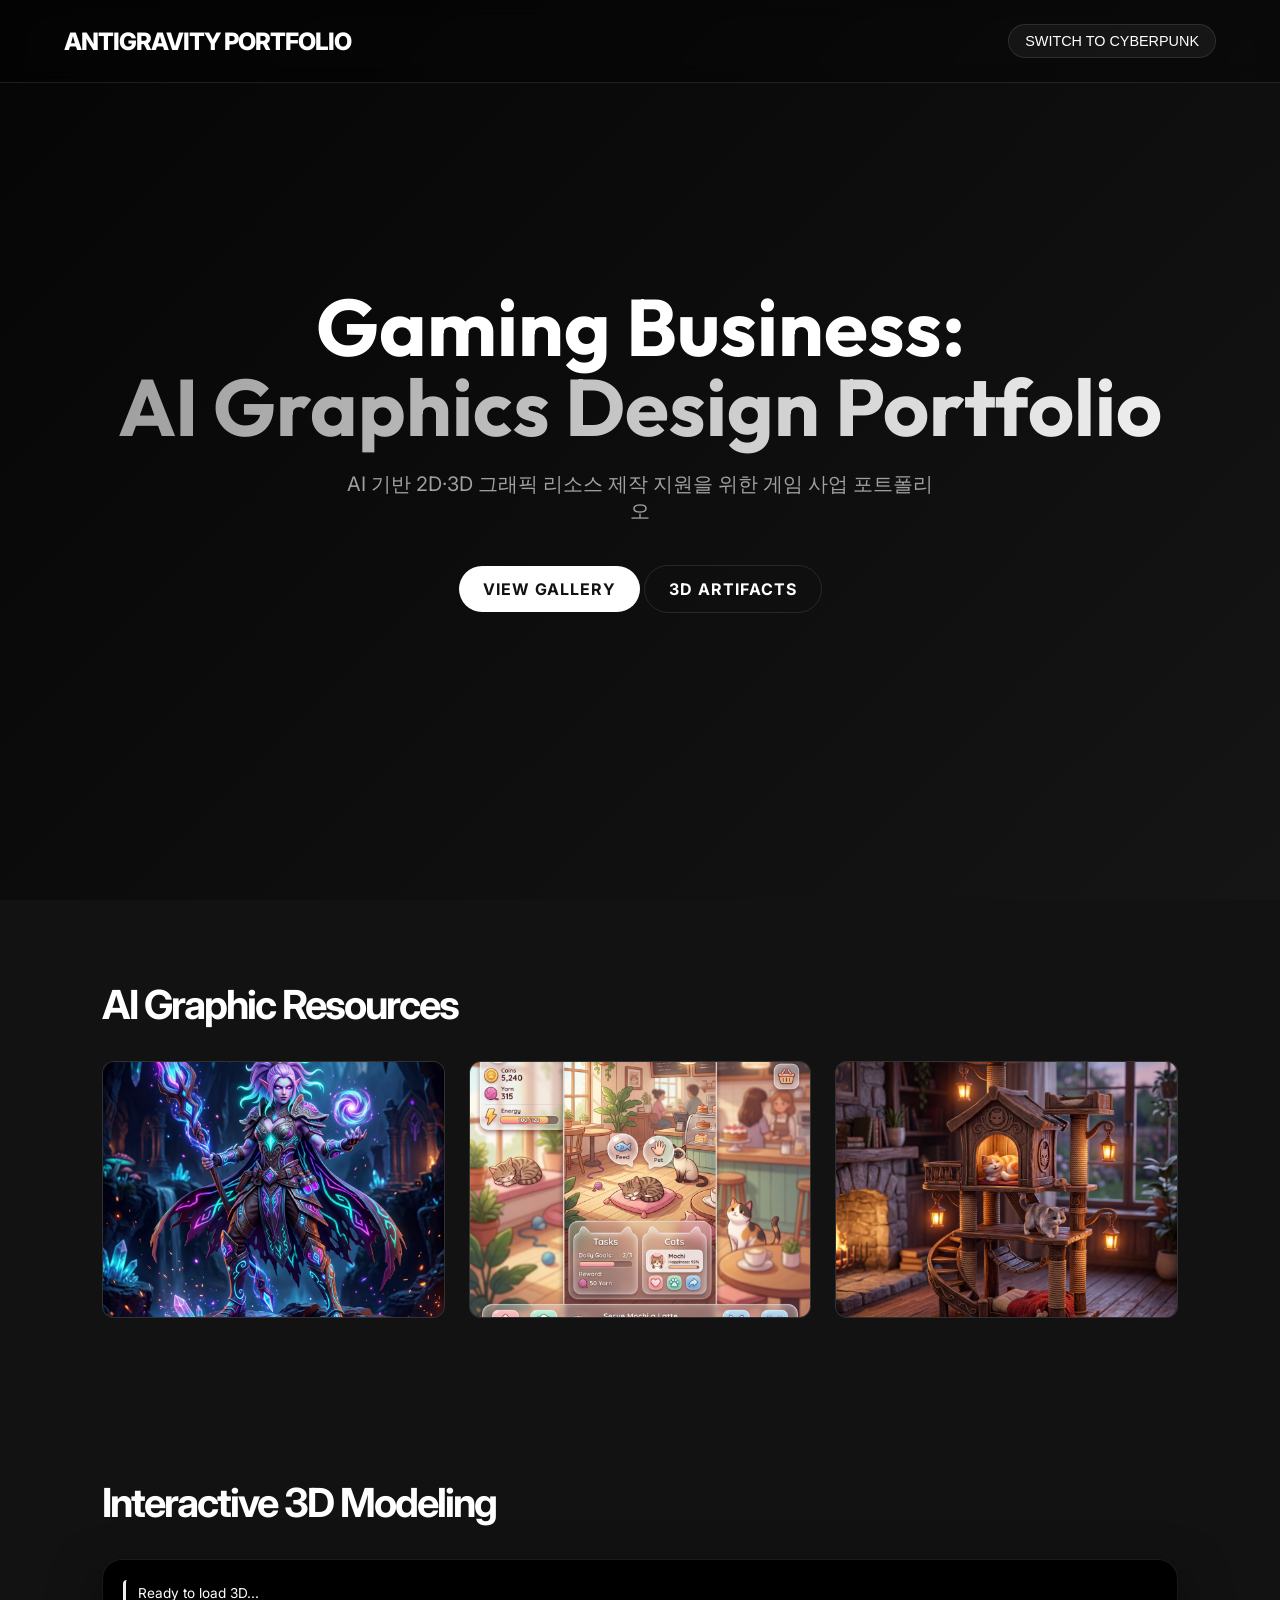
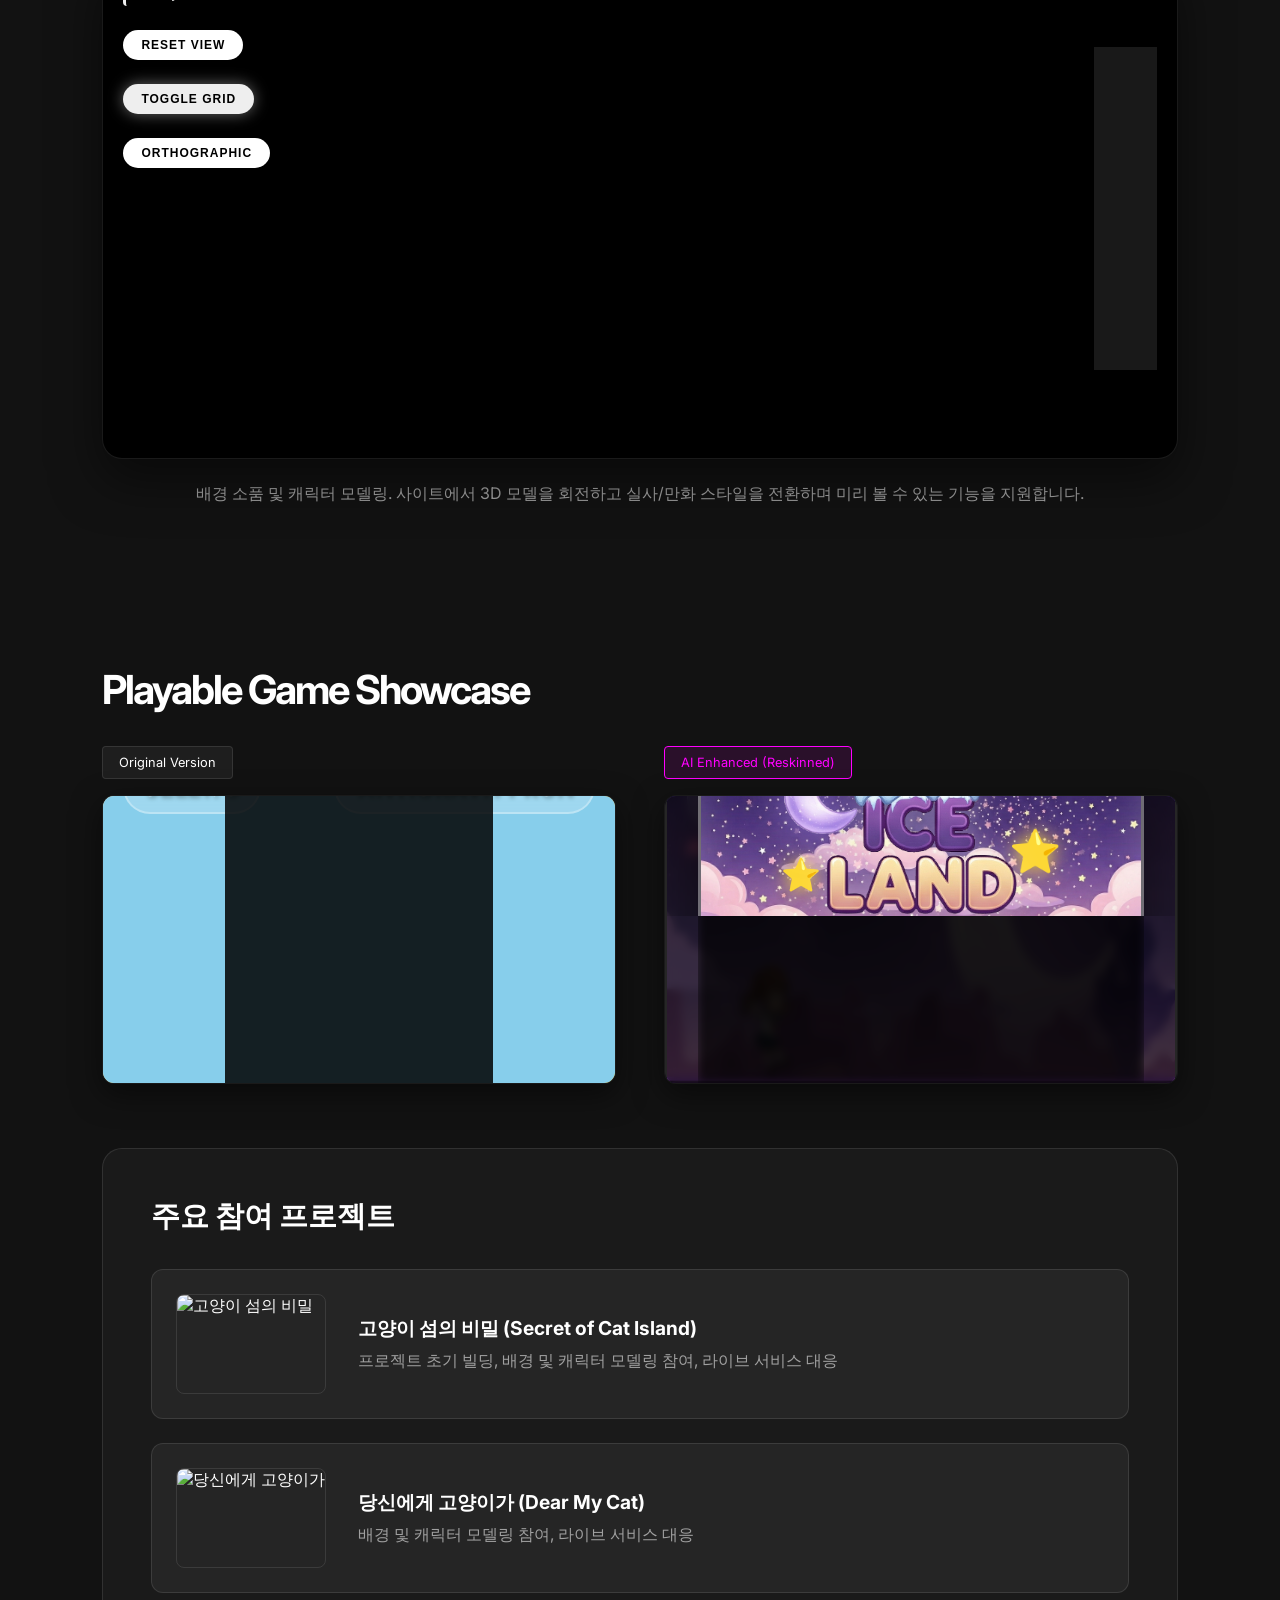
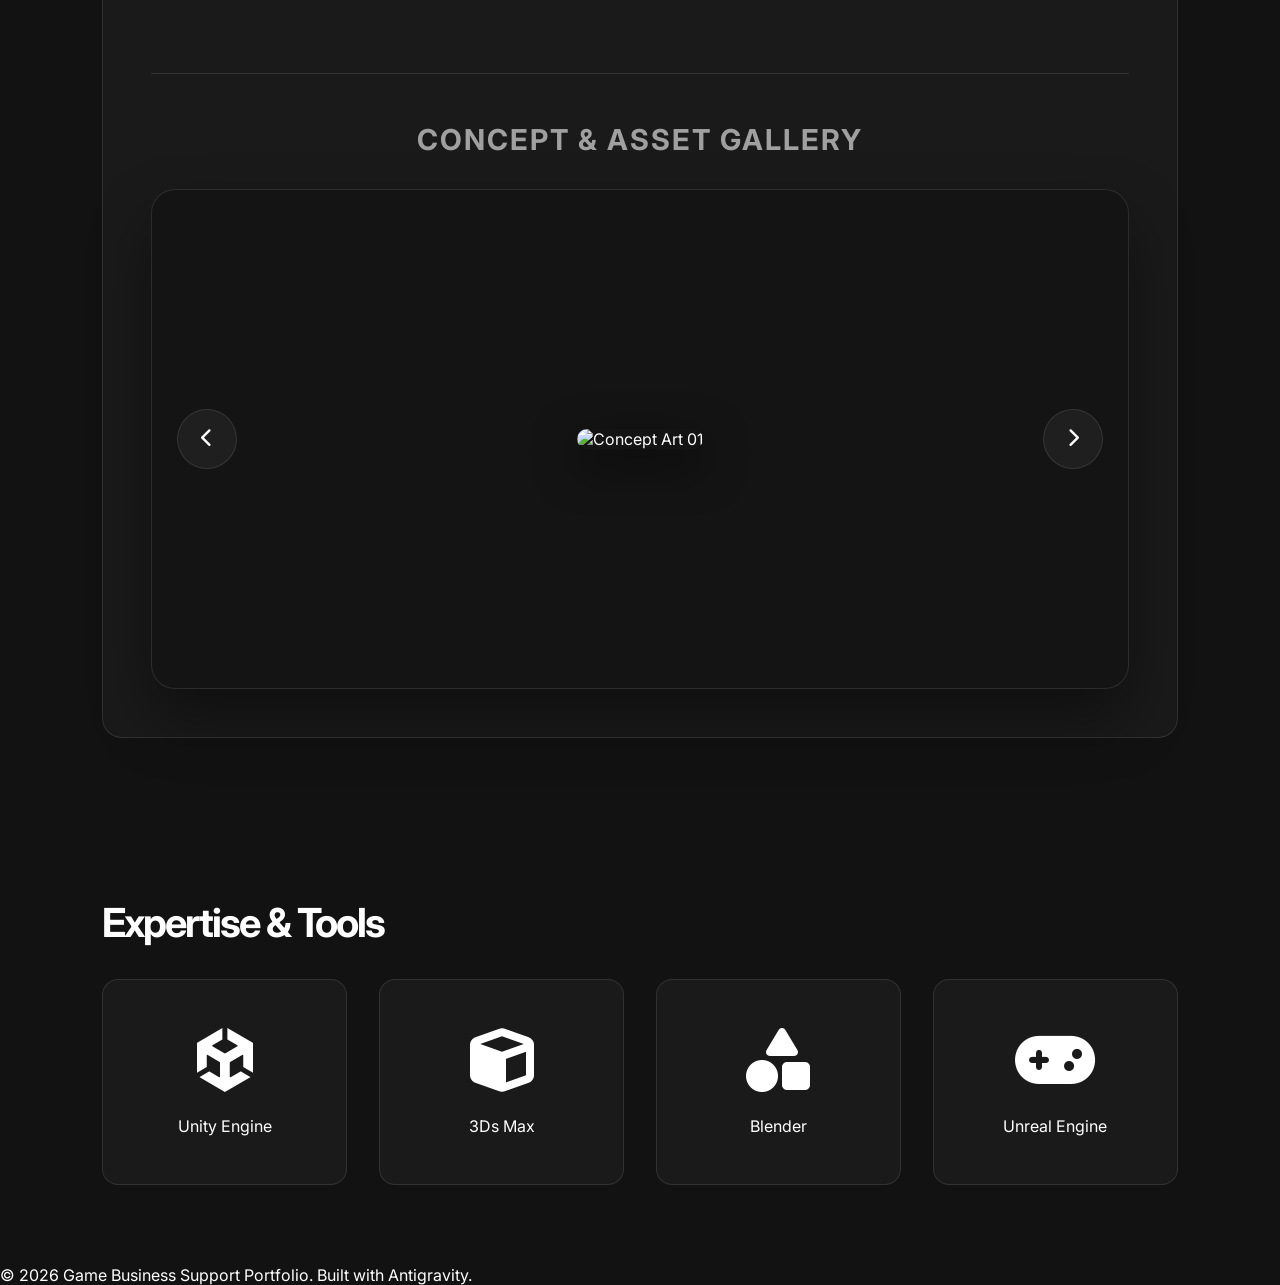
==== index.html @ f53f8805 "portfolio upload" ====
<!DOCTYPE html>
<html lang="ko">
<head>
    <meta charset="UTF-8">
    <meta name="viewport" content="width=device-width, initial-scale=1.0">
    <title>Game Support Portfolio | AI & 3D Specialist</title>
    <link rel="stylesheet" href="style.css">
    <link href="https://fonts.googleapis.com/css2?family=Inter:wght@400;700;900&family=Outfit:wght@500;800&display=swap" rel="stylesheet">
    <link rel="stylesheet" href="https://cdnjs.cloudflare.com/ajax/libs/font-awesome/6.4.0/css/all.min.css">
    <!-- iro.js Color Wheel -->
    <script src="https://cdn.jsdelivr.net/npm/@jaames/iro@5"></script>
    <!-- Three.js Library -->
    <script async src="https://unpkg.com/es-module-shims@1.6.3/dist/es-module-shims.js"></script>
    <script type="importmap">
      {
        "imports": {
          "three": "https://unpkg.com/three@0.160.0/build/three.module.js",
          "three/addons/": "https://unpkg.com/three@0.160.0/examples/jsm/"
        }
      }
    </script>
    <script type="module" src="main.js?v=10"></script>
</head>
<body data-theme="minimalist">
    <nav>
        <div class="logo">ANTIGRAVITY PORTFOLIO</div>
        <div class="nav-links">
            <button class="theme-toggle" id="theme-toggle">SWITCH TO CYBERPUNK</button>
        </div>
    </nav>

    <header class="hero" id="home" style="background: linear-gradient(135deg, #050505 0%, #151515 100%); position: relative; overflow: hidden;">
        <div class="hero-content">
            <h1>Gaming Business:<br><span class="accent-text">AI Graphics Design Portfolio</span></h1>
            <p>AI 기반 2D·3D 그래픽 리소스 제작 지원을 위한 게임 사업 포트폴리오</p>
            <div class="hero-btns">
              <a href="#ai-gallery" class="btn primary">View Gallery</a>
              <a href="#three-viewer" class="btn outline">3D Artifacts</a>
            </div>
        </div>
    </header>

    <section id="ai-gallery">
        <h2>AI Graphic Resources</h2>
        <div class="portfolio-grid">
            <div class="portfolio-item">
                <img src="./assets/ai_character.jpg" alt="AI Character Design">
                <div class="item-overlay">
                    <h3>Stylized AI Character</h3>
                    <p>High-fidelity character design for next-gen mobile games.</p>
                </div>
            </div>
            <div class="portfolio-item">
                <img src="./assets/ai_ui_ux.jpg" alt="AI UI UX">
                <div class="item-overlay">
                    <h3>AI UI/UX Cases</h3>
                    <p>Cozy cat-themed simulation game interface.</p>
                </div>
            </div>
            <div class="portfolio-item">
                <img src="./assets/ai_3d_prop.jpg" alt="AI 3D Prop">
                <div class="item-overlay">
                    <h3>AI-Driven 3D Modeling</h3>
                    <p>High-poly stylized wooden cat tower with glowing lanterns.</p>
                </div>
            </div>
        </div>
    </section>

    <section id="three-viewer">
        <h2>Interactive 3D Modeling</h2>
        <div id="viewer-container">
            <!-- Top Left Overlay -->
            <div class="viewer-top-left">
              <span id="load-status">Ready to load 3D...</span>
              <button class="btn pill" id="reset-view">RESET VIEW</button>
              <button class="btn pill active" id="toggle-grid">TOGGLE GRID</button>
              <button class="btn pill" id="toggle-ortho">ORTHOGRAPHIC</button>
            </div>
            
            <!-- Far Right Toolbar -->
            <div class="viewer-toolbar">
                <button class="tool-btn" id="toggle-wireframe" title="Wireframe"><i class="fa-solid fa-border-all"></i></button>
                <button class="tool-btn" id="toggle-toon" title="Toggle 2D Style"><i class="fa-solid fa-mask"></i></button>
                <button class="tool-btn" id="toggle-lights" title="Toggle Lights"><i class="fa-regular fa-lightbulb"></i></button>
                <button class="tool-btn" id="toggle-light-panel" title="Settings"><i class="fa-solid fa-sliders"></i></button>
                <button class="tool-btn" id="toggle-bloom" title="Toggle Bloom"><i class="fa-solid fa-wand-magic-sparkles"></i></button>
            </div>

            <!-- Light Controls Popup (Toggled via toolbar) -->
            <div class="light-controls-panel" id="light-controls-panel" style="display: none;">
                <div style="position: relative; display:flex; flex-direction: column; gap: 15px; background: rgba(0,0,0,0.7); padding: 15px; border-radius: 12px; border: 1px solid rgba(255,255,255,0.1); backdrop-filter: blur(10px);">
                    <div style="display:flex; justify-content:center; gap: 15px;">
                        <div style="display:flex; flex-direction:column; align-items:center;">
                            <span style="font-size:0.7rem; color:#aaa; margin-bottom:8px; font-weight:bold; letter-spacing:1px; text-transform:uppercase;">Light</span>
                            <div id="color-wheel-container"></div>
                        </div>
                        <div style="display:flex; flex-direction:column; align-items:center;">
                            <span style="font-size:0.7rem; color:#aaa; margin-bottom:8px; font-weight:bold; letter-spacing:1px; text-transform:uppercase;">Shadow</span>
                            <div id="shadow-color-wheel-container"></div>
                        </div>
                    </div>
                    <div style="display:flex; flex-direction:column; gap:8px; padding-top: 10px; border-top: 1px solid rgba(255,255,255,0.1);">
                        <label style="display:flex; justify-content:space-between; font-size:0.8rem; color:#ccc;">Angle <input type="range" id="light-angle-h" min="0" max="360" value="0" style="width: 100px; accent-color: var(--primary);"></label>
                        <label style="display:flex; justify-content:space-between; font-size:0.8rem; color:#ccc;">Height <input type="range" id="light-angle-v" min="-89" max="89" value="30" style="width: 100px; accent-color: var(--primary);"></label>
                        <label style="display:flex; justify-content:space-between; font-size:0.8rem; color:#ccc; margin-top:5px;">Bloom <input type="range" id="bloom-intensity" min="0" max="3" step="0.05" value="0.3" style="width: 100px; accent-color: #ff00ff;"></label>
                        <label style="display:flex; justify-content:space-between; font-size:0.8rem; color:#ccc;">Radius <input type="range" id="bloom-radius" min="0" max="2" step="0.05" value="0.8" style="width: 100px; accent-color: #ff00ff;"></label>
                        <label style="display:flex; justify-content:space-between; font-size:0.8rem; color:#ccc;">Threshold <input type="range" id="bloom-threshold" min="0" max="1" step="0.05" value="0.5" style="width: 100px; accent-color: #ff00ff;"></label>
                    </div>
                </div>
            </div>

            <div id="progress-container" class="progress-container">
                <div id="progress-bar"></div>
            </div>
            <canvas id="canvas3d"></canvas>
            <!-- Vertical Thumbnails -->
            <div class="viewer-thumbnails vertical" id="viewer-thumbnails">
                <!-- Thumbnails injected via JS -->
            </div>
        </div>
        <p class="description">배경 소품 및 캐릭터 모델링. 사이트에서 3D 모델을 회전하고 실사/만화 스타일을 전환하며 미리 볼 수 있는 기능을 지원합니다.</p>
    </section>

    <section id="game-showcase">
        <h2>Playable Game Showcase</h2>
        <div class="comparison-container">
            <div class="comparison-side">
                <span class="badge">Original Version</span>
                <div class="game-container">
                    <iframe src="./까까런(수정 전)/index.html"></iframe>
                </div>
            </div>
            <div class="comparison-side">
                <span class="badge ai">AI Enhanced (Reskinned)</span>
                <div class="game-container">
                    <iframe src="./까까런/index.html"></iframe>
                </div>
            </div>
        </div>
        <div class="project-details">
            <h3>주요 참여 프로젝트</h3>
            <div class="project-list">
                <div class="project-card">
                    <img src="https://play-lh.googleusercontent.com/WsxjQvfda1c7LIfoE8rYwNFK3sKVCIL1kdk0FWqg-7w7d_YBs2t-Kl-h6DkyT_fjKETB=s512" alt="고양이 섬의 비밀">
                    <div class="project-info">
                        <h4>고양이 섬의 비밀 (Secret of Cat Island)</h4>
                        <p>프로젝트 초기 빌딩, 배경 및 캐릭터 모델링 참여, 라이브 서비스 대응</p>
                    </div>
                </div>
                <div class="project-card">
                    <img src="https://play-lh.googleusercontent.com/baqVVZ7_kdDSBKPcEOBiY_gYuUvWbilPBvszqtuOh6w6mc2qAL6bSZvdlB2j0ZvCkt8=s512" alt="당신에게 고양이가">
                    <div class="project-info">
                        <h4>당신에게 고양이가 (Dear My Cat)</h4>
                        <p>배경 및 캐릭터 모델링 참여, 라이브 서비스 대응</p>
                    </div>
                </div>
            </div>

            <div class="portfolio-slider-container">
                <h3 class="slider-title">Concept & Asset Gallery</h3>
                <div class="slider-viewport" id="portfolio-slider">
                    <div class="slider-track" id="slider-track">
                        <div class="slider-slide active" data-index="0">
                            <img src="./assets/portfolio_images/portfolio_img_01.png" alt="Concept Art 01" class="clickable-img">
                        </div>
                        <div class="slider-slide" data-index="1">
                            <img src="./assets/portfolio_images/portfolio_img_02.png" alt="Concept Art 02" class="clickable-img">
                        </div>
                        <div class="slider-slide" data-index="2">
                            <img src="./assets/portfolio_images/portfolio_img_03.png" alt="Concept Art 03" class="clickable-img">
                        </div>
                        <div class="slider-slide" data-index="3">
                            <img src="./assets/portfolio_images/portfolio_img_04.png" alt="Concept Art 04" class="clickable-img">
                        </div>
                        <div class="slider-slide" data-index="4">
                            <img src="./assets/portfolio_images/portfolio_img_05.png" alt="Concept Art 05" class="clickable-img">
                        </div>
                        <div class="slider-slide" data-index="5">
                            <img src="./assets/portfolio_images/portfolio_img_06.png" alt="Concept Art 06" class="clickable-img">
                        </div>
                        <div class="slider-slide" data-index="6">
                            <img src="./assets/portfolio_images/portfolio_img_07.png" alt="Concept Art 07" class="clickable-img">
                        </div>
                        <div class="slider-slide" data-index="7">
                            <img src="./assets/portfolio_images/portfolio_img_08.png" alt="Concept Art 08" class="clickable-img">
                        </div>
                        <div class="slider-slide" data-index="8">
                            <img src="./assets/portfolio_images/portfolio_img_09.png" alt="Concept Art 09" class="clickable-img">
                        </div>
                        <div class="slider-slide" data-index="9">
                            <img src="./assets/portfolio_images/portfolio_img_10.png" alt="Concept Art 10" class="clickable-img">
                        </div>
                        <div class="slider-slide" data-index="10">
                            <img src="./assets/portfolio_images/portfolio_img_11.png" alt="Concept Art 11" class="clickable-img">
                        </div>
                        <div class="slider-slide" data-index="11">
                            <img src="./assets/portfolio_images/portfolio_img_12.png" alt="Concept Art 12" class="clickable-img">
                        </div>
                    </div>
                    
                    <button class="slider-btn prev" id="slider-prev"><i class="fa-solid fa-chevron-left"></i></button>
                    <button class="slider-btn next" id="slider-next"><i class="fa-solid fa-chevron-right"></i></button>
                    
                    <div class="slider-pagination" id="slider-pagination"></div>
                </div>
            </div>
        </div>
    </section>

    <section id="tools">
        <h2>Expertise & Tools</h2>
        <div class="tools-grid">
            <div class="tool-card"><i class="fa-brands fa-unity"></i> Unity Engine</div>
            <div class="tool-card"><i class="fa-solid fa-cube"></i> 3Ds Max</div>
            <div class="tool-card"><i class="fa-solid fa-shapes"></i> Blender</div>
            <div class="tool-card"><i class="fa-solid fa-gamepad"></i> Unreal Engine</div>
        </div>
    </section>

    <footer>
        <p>&copy; 2026 Game Business Support Portfolio. Built with Antigravity.</p>
    </footer>

    <!-- Image Zoom Modal -->
    <div id="image-modal" class="image-modal">
        <span class="modal-close" id="modal-close">&times;</span>
        <img class="modal-content" id="modal-img">
        <div id="modal-caption"></div>
    </div>

    <script>
      // Prevent parent page from scrolling when using game controls inside iframes
      window.addEventListener('keydown', function(e) {
        if(['Space', 'ArrowUp', 'ArrowDown', 'ArrowLeft', 'ArrowRight'].indexOf(e.code) > -1) {
          if (document.activeElement.tagName === 'IFRAME') {
            e.preventDefault();
          }
        }
      }, { passive: false });

      // Handle the "bottom button" scroll issue (often focus-based)
      window.addEventListener('click', function(e) {
        // If the target is a game-related button or inside the game area
        if (e.target.closest('.game-container') || e.target.closest('.premium-btn')) {
          // Prevent the browser from trying to scroll-into-view when focusing the iframe
          // This keeps the page steady when clicking "PLAY"
        }
      });
    </script>
</body>
</html>
---- style.css ----
:root {
  /* Minimalist / Studio Theme (Default) */
  --bg-primary: #121212;
  --bg-secondary: #1a1a1a;
  --text-primary: #ffffff;
  --text-secondary: #a0a0a0;
  --accent: #eee;
  --card-bg: rgba(255, 255, 255, 0.05);
  --border: rgba(255, 255, 255, 0.1);
  --transition: 0.4s cubic-bezier(0.4, 0, 0.2, 1);
}

[data-theme="cyberpunk"] {
  --bg-primary: #050510;
  --bg-secondary: #101025;
  --text-primary: #ffffff;
  --text-secondary: #00f2ff;
  --accent: #ff00ff;
  --card-bg: rgba(0, 242, 255, 0.05);
  --border: rgba(255, 0, 255, 0.3);
}

* {
  margin: 0;
  padding: 0;
  box-sizing: border-box;
}

body {
  font-family: 'Inter', 'Outfit', sans-serif;
  background-color: var(--bg-primary);
  color: var(--text-primary);
  transition: background-color var(--transition), color var(--transition);
  overflow-x: hidden;
}

/* Glassmorphism Navigation */
nav {
  position: fixed;
  top: 0;
  width: 100%;
  padding: 1.5rem 5%;
  display: flex;
  justify-content: space-between;
  align-items: center;
  z-index: 1000;
  backdrop-filter: blur(10px);
  background: rgba(0, 0, 0, 0.3);
  border-bottom: 1px solid var(--border);
}

.logo {
  font-size: 1.5rem;
  font-weight: 800;
  letter-spacing: -1px;
}

.theme-toggle {
  background: var(--card-bg);
  border: 1px solid var(--border);
  color: var(--text-primary);
  padding: 0.5rem 1rem;
  border-radius: 30px;
  cursor: pointer;
  font-size: 0.9rem;
  transition: all 0.3s;
}

.theme-toggle:hover {
  background: var(--accent);
  color: #000;
}

section {
  padding: 80px 8%;
}

h2 {
  font-size: 2.5rem;
  margin-bottom: 2rem;
  letter-spacing: -2px;
}

/* Portfolio Grid */
.portfolio-grid {
  display: grid;
  grid-template-columns: repeat(auto-fill, minmax(300px, 1fr));
  gap: 1.5rem;
}

.portfolio-item {
  position: relative;
  border-radius: 12px;
  overflow: hidden;
  background: var(--bg-secondary);
  border: 1px solid var(--border);
  aspect-ratio: 4/3;
  cursor: pointer;
  transition: transform 0.3s ease;
}

.portfolio-item:hover {
  transform: translateY(-10px);
}

.portfolio-item img {
  width: 100%;
  height: 100%;
  object-fit: cover;
}

.item-overlay {
  position: absolute;
  bottom: 0;
  left: 0;
  right: 0;
  padding: 1.5rem;
  background: linear-gradient(transparent, rgba(0,0,0,0.8));
  opacity: 0;
  transition: opacity 0.3s;
}

.portfolio-item:hover .item-overlay {
  opacity: 1;
}

/* Hero Section */
.hero {
  height: 100vh;
  display: flex;
  align-items: center;
  justify-content: center;
  text-align: center;
  background: radial-gradient(circle at 50% 50%, var(--bg-secondary) 0%, var(--bg-primary) 100%);
  position: relative;
}

.hero h1 {
  font-size: 5rem;
  font-family: 'Outfit', sans-serif;
  line-height: 1;
  margin-bottom: 1.5rem;
}

.accent-text {
  background: linear-gradient(90deg, var(--text-secondary), var(--accent));
  -webkit-background-clip: text;
  background-clip: text;
  -webkit-text-fill-color: transparent;
}

.hero p {
  font-size: 1.25rem;
  color: var(--text-secondary);
  max-width: 600px;
  margin: 0 auto 2.5rem;
}

.btn {
  padding: 0.8rem 1.5rem;
  border-radius: 50px;
  text-decoration: none;
  font-weight: 700;
  text-transform: uppercase;
  letter-spacing: 1px;
  transition: all 0.3s;
  display: inline-block;
}

.btn.primary {
  background: var(--text-primary);
  color: var(--bg-primary);
}

.btn.primary:hover {
  background: var(--accent);
}

.btn.outline {
  border: 1px solid var(--border);
  color: var(--text-primary);
}

.btn.outline:hover {
  background: var(--card-bg);
}

/* 3D Viewer UI Updates */
.viewer-top-left {
  position: absolute;
  top: 20px;
  left: 20px;
  z-index: 10;
  display: flex;
  flex-direction: column;
  gap: 1.5rem;
  align-items: flex-start;
  pointer-events: none;
}
.viewer-top-left * {
  pointer-events: auto;
}
.btn.pill {
  border-radius: 50px;
  background: #fff;
  color: #000;
  font-size: 0.75rem;
  padding: 8px 18px;
  border: none;
  font-weight: 800;
  letter-spacing: 1px;
  cursor: pointer;
  transition: all 0.3s;
}
.btn.pill:hover, .btn.pill.active {
  background: var(--accent);
  color: #000;
  box-shadow: 0 0 15px rgba(255, 255, 255, 0.4);
}

.viewer-toolbar {
  position: absolute;
  top: 50%;
  transform: translateY(-50%);
  right: 20px;
  display: flex;
  flex-direction: column;
  gap: 20px;
  background: rgba(30,30,30,0.85);
  padding: 20px 10px;
  border-radius: 40px;
  z-index: 20;
  border: 1px solid rgba(255,255,255,0.1);
  backdrop-filter: blur(10px);
}
.tool-btn {
  background: rgba(255, 255, 255, 0.05);
  border: none;
  width: 40px;
  height: 40px;
  border-radius: 50%;
  color: #fff;
  cursor: pointer;
  display: flex;
  align-items: center;
  justify-content: center;
  transition: all 0.3s;
  font-size: 15px;
}
.tool-btn:hover, .tool-btn.active {
  background: #fff;
  color: #000;
  box-shadow: 0 0 10px rgba(255,255,255,0.5);
}
.light-controls-panel {
  position: absolute;
  top: 50%;
  transform: translateY(-50%);
  right: 85px;
  z-index: 15;
}

#load-status {
  background: rgba(0, 0, 0, 0.6);
  padding: 5px 12px;
  border-radius: 4px;
  font-size: 0.85rem;
  backdrop-filter: blur(5px);
  border-left: 3px solid var(--accent);
  width: fit-content;
}

#viewer-container {
  position: relative;
  width: 100%;
  height: 500px;
  background: #000;
  border-radius: 20px;
  overflow: hidden;
  border: 1px solid var(--border);
  box-shadow: 0 20px 50px rgba(0,0,0,0.5);
}

.progress-container {
  position: absolute;
  bottom: 0;
  left: 0;
  width: 100%;
  height: 4px;
  background: rgba(255, 255, 255, 0.1);
  z-index: 20;
  display: none;
}

#progress-bar {
  width: 0%;
  height: 100%;
  background: var(--accent);
  box-shadow: 0 0 10px var(--accent);
  transition: width 0.3s ease;
}

#canvas3d {
  width: 100% !important;
  height: 100% !important;
  display: block;
}

/* Thumbnail Gallery */
.viewer-thumbnails.vertical {
  position: absolute;
  top: 50%;
  transform: translateY(-50%);
  right: 90px;
  left: auto;
  bottom: auto;
  display: flex;
  flex-direction: column;
  gap: 15px;
  padding: 0;
  z-index: 10;
  pointer-events: none;
}

.thumb-card {
  width: 75px;
  height: 75px;
  background: rgba(30, 30, 30, 0.7);
  backdrop-filter: blur(10px);
  border: 1px solid rgba(255, 255, 255, 0.1);
  border-radius: 16px;
  cursor: pointer;
  pointer-events: auto;
  display: flex;
  flex-direction: column;
  align-items: center;
  justify-content: center;
  transition: all 0.3s cubic-bezier(0.175, 0.885, 0.32, 1.275);
  overflow: hidden;
  box-shadow: 0 4px 15px rgba(0,0,0,0.3);
}

.thumb-card:hover {
  transform: translateY(-5px) scale(1.02);
  border-color: rgba(255,255,255,0.5);
  background: rgba(255, 255, 255, 0.15);
}

.thumb-card.active {
  border-color: #fff;
  background: rgba(255, 255, 255, 0.2);
  box-shadow: 0 0 20px rgba(255,255,255,0.6);
  transform: scale(1.05);
}

.thumb-card i {
  font-size: 1.3rem;
  margin-bottom: 6px;
  color: #fff;
}

.thumb-name {
  font-size: 0.65rem;
  font-weight: 800;
  text-transform: uppercase;
  color: #fff;
  letter-spacing: 0.5px;
}

/* Comparison Section */
.comparison-container {
  display: grid;
  grid-template-columns: 1fr 1fr;
  gap: 3rem;
  margin-bottom: 4rem;
}

.comparison-side {
  display: flex;
  flex-direction: column;
  gap: 1rem;
}

.game-container {
  width: 100%;
  aspect-ratio: 16/9;
  background: #000;
  border-radius: 12px;
  overflow: hidden;
  position: relative;
  border: 1px solid var(--border);
  box-shadow: 0 10px 30px rgba(0,0,0,0.5);
}

.game-container iframe {
  width: 100%;
  height: 100%;
  border: none;
}

.badge {
  display: inline-block;
  padding: 0.5rem 1rem;
  background: var(--card-bg);
  border: 1px solid var(--border);
  border-radius: 4px;
  font-size: 0.8rem;
  width: fit-content;
}

.badge.ai {
  background: rgba(255, 0, 255, 0.1);
  border-color: #ff00ff;
  color: #ff00ff;
}

/* Tools Grid */
.tools-grid {
  display: grid;
  grid-template-columns: repeat(auto-fit, minmax(200px, 1fr));
  gap: 2rem;
}

.tool-card {
  background: var(--bg-secondary);
  border: 1px solid var(--border);
  padding: 3rem 2rem;
  text-align: center;
  border-radius: 16px;
  transition: all 0.3s;
}

.tool-card:hover {
  background: var(--card-bg);
  transform: translateY(-5px);
  border-color: var(--accent);
}

.tool-card i {
  font-size: 4rem;
  display: block;
  margin-bottom: 1.5rem;
}

.description {
  margin-top: 1.5rem;
  color: var(--text-secondary);
  text-align: center;
}

.project-details {
  background: var(--bg-secondary);
  padding: 3rem;
  border-radius: 20px;
  border: 1px solid var(--border);
}

.project-details h3 {
  margin-bottom: 2rem;
  font-size: 1.8rem;
}

.project-list {
  display: flex;
  flex-direction: column;
  gap: 1.5rem;
}

.project-card {
  display: flex;
  align-items: center;
  gap: 2rem;
  padding: 1.5rem;
  background: var(--card-bg);
  border-radius: 12px;
  border: 1px solid var(--border);
  transition: transform 0.3s;
}

.project-card:hover {
  transform: translateX(10px);
  border-color: var(--accent);
}

.project-card img {
  width: 150px;
  height: 100px;
  object-fit: cover;
  border-radius: 8px;
  border: 1px solid var(--border);
}

.project-info h4 {
  font-size: 1.2rem;
  margin-bottom: 0.5rem;
}

.project-info p {
  color: var(--text-secondary);
}

@media (max-width: 768px) {
  .project-card {
    flex-direction: column;
    text-align: center;
    gap: 1rem;
  }
  .project-card img {
    width: 100%;
    height: 150px;
  }
}

/* Portfolio Slider */
.portfolio-slider-container {
  margin-top: 5rem;
  padding-top: 3rem;
  border-top: 1px solid var(--border);
}

.slider-title {
  font-size: 1.4rem;
  margin-bottom: 2.5rem;
  text-align: center;
  color: var(--text-secondary);
  letter-spacing: 2px;
  text-transform: uppercase;
}

.slider-viewport {
  position: relative;
  width: 100%;
  max-width: 1000px;
  margin: 0 auto;
  height: 500px;
  overflow: hidden;
  border-radius: 24px;
  background: rgba(0,0,0,0.2);
  border: 1px solid var(--border);
  box-shadow: 0 30px 60px rgba(0,0,0,0.4);
}

.slider-track {
  display: flex;
  height: 100%;
  transition: transform 0.7s cubic-bezier(0.19, 1, 0.22, 1);
  will-change: transform;
}

.slider-slide {
  min-width: 100%;
  height: 100%;
  display: flex;
  align-items: center;
  justify-content: center;
  padding: 40px;
  transition: transform 0.7s, opacity 0.7s;
  opacity: 0.15;
  transform: scale(0.8);
}

.slider-slide.active {
  opacity: 1;
  transform: scale(1);
}

.slider-slide img {
  max-width: 100%;
  max-height: 100%;
  object-fit: contain;
  border-radius: 16px;
  box-shadow: 0 15px 45px rgba(0,0,0,0.6);
  cursor: zoom-in;
  transition: transform 0.3s;
}

.slider-slide img:hover {
  transform: scale(1.02);
}

.slider-btn {
  position: absolute;
  top: 50%;
  transform: translateY(-50%);
  background: rgba(255, 255, 255, 0.05);
  backdrop-filter: blur(15px);
  border: 1px solid rgba(255, 255, 255, 0.1);
  color: white;
  width: 60px;
  height: 60px;
  border-radius: 50%;
  cursor: pointer;
  z-index: 10;
  display: flex;
  align-items: center;
  justify-content: center;
  transition: all 0.4s cubic-bezier(0.175, 0.885, 0.32, 1.275);
  font-size: 1.2rem;
}

.slider-btn:hover {
  background: white;
  color: black;
  transform: translateY(-50%) scale(1.1);
  box-shadow: 0 0 30px rgba(255,255,255,0.3);
}

.slider-btn.prev { left: 25px; }
.slider-btn.next { right: 25px; }

.slider-pagination {
  position: absolute;
  bottom: 30px;
  left: 50%;
  transform: translateX(-50%);
  display: flex;
  gap: 12px;
  z-index: 10;
}

.pagination-dot {
  width: 12px;
  height: 12px;
  border-radius: 50%;
  background: rgba(255, 255, 255, 0.2);
  cursor: pointer;
  transition: all 0.4s;
  border: 1px solid rgba(255,255,255,0.1);
}

.pagination-dot.active {
  background: white;
  width: 35px;
  border-radius: 10px;
  box-shadow: 0 0 15px rgba(255,255,255,0.5);
}

/* Modal Styling */
.image-modal {
  display: none;
  position: fixed;
  z-index: 2000;
  padding-top: 50px;
  left: 0;
  top: 0;
  width: 100%;
  height: 100%;
  overflow: auto;
  background-color: rgba(0, 0, 0, 0.95);
  backdrop-filter: blur(10px);
}

.modal-content {
  margin: auto;
  display: block;
  max-width: 90%;
  max-height: 85vh;
  object-fit: contain;
  border-radius: 12px;
  animation: zoomIn 0.4s cubic-bezier(0.19, 1, 0.22, 1);
}

@keyframes zoomIn {
  from { transform: scale(0.8); opacity: 0; }
  to { transform: scale(1); opacity: 1; }
}

.modal-close {
  position: absolute;
  top: 30px;
  right: 50px;
  color: #fff;
  font-size: 40px;
  font-weight: bold;
  transition: 0.3s;
  cursor: pointer;
  z-index: 2001;
}

.modal-close:hover {
  color: var(--accent);
  transform: rotate(90deg);
}

#modal-caption {
  margin: auto;
  display: block;
  width: 80%;
  max-width: 700px;
  text-align: center;
  color: #ccc;
  padding: 20px 0;
  font-family: 'Outfit', sans-serif;
  letter-spacing: 1px;
}

@media (max-width: 768px) {
  .slider-viewport {
    height: 350px;
  }
  .slider-btn {
    width: 45px;
    height: 45px;
    font-size: 0.9rem;
  }
  .slider-btn.prev { left: 15px; }
  .slider-btn.next { right: 15px; }
}
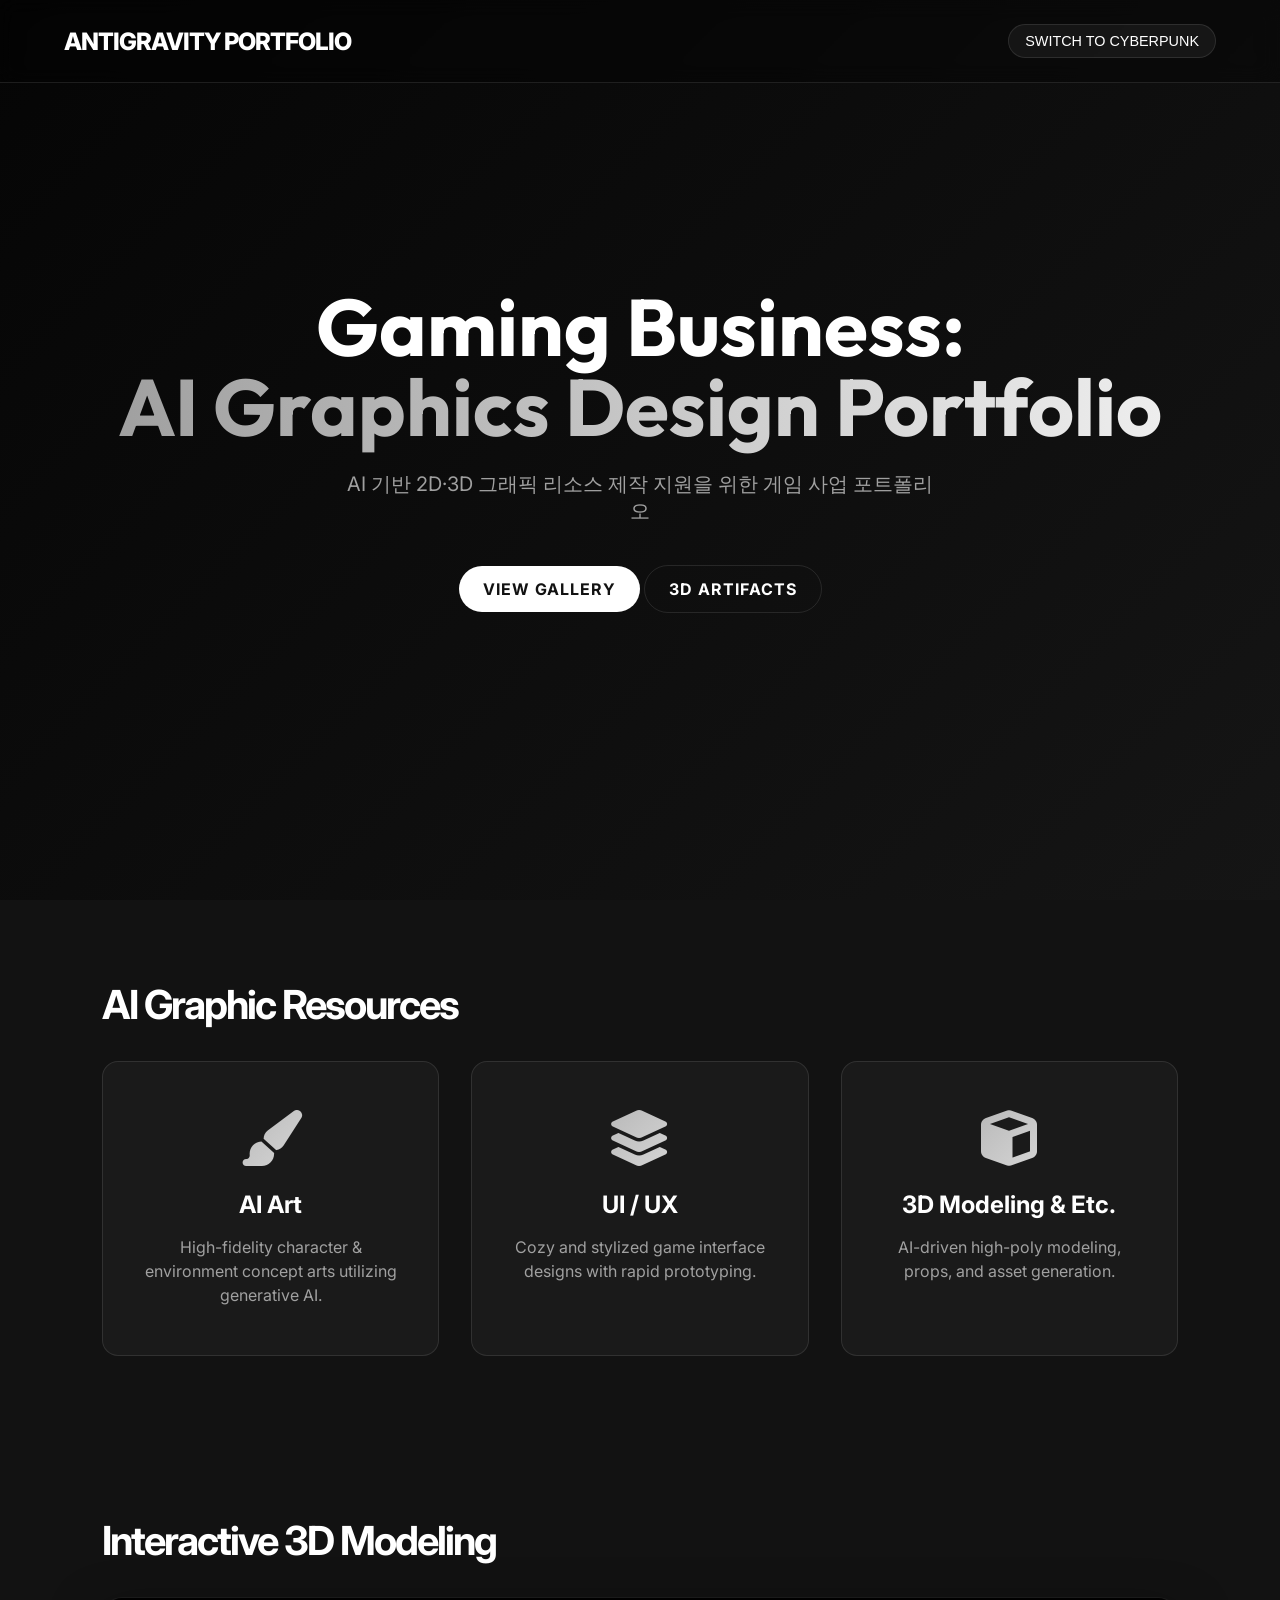
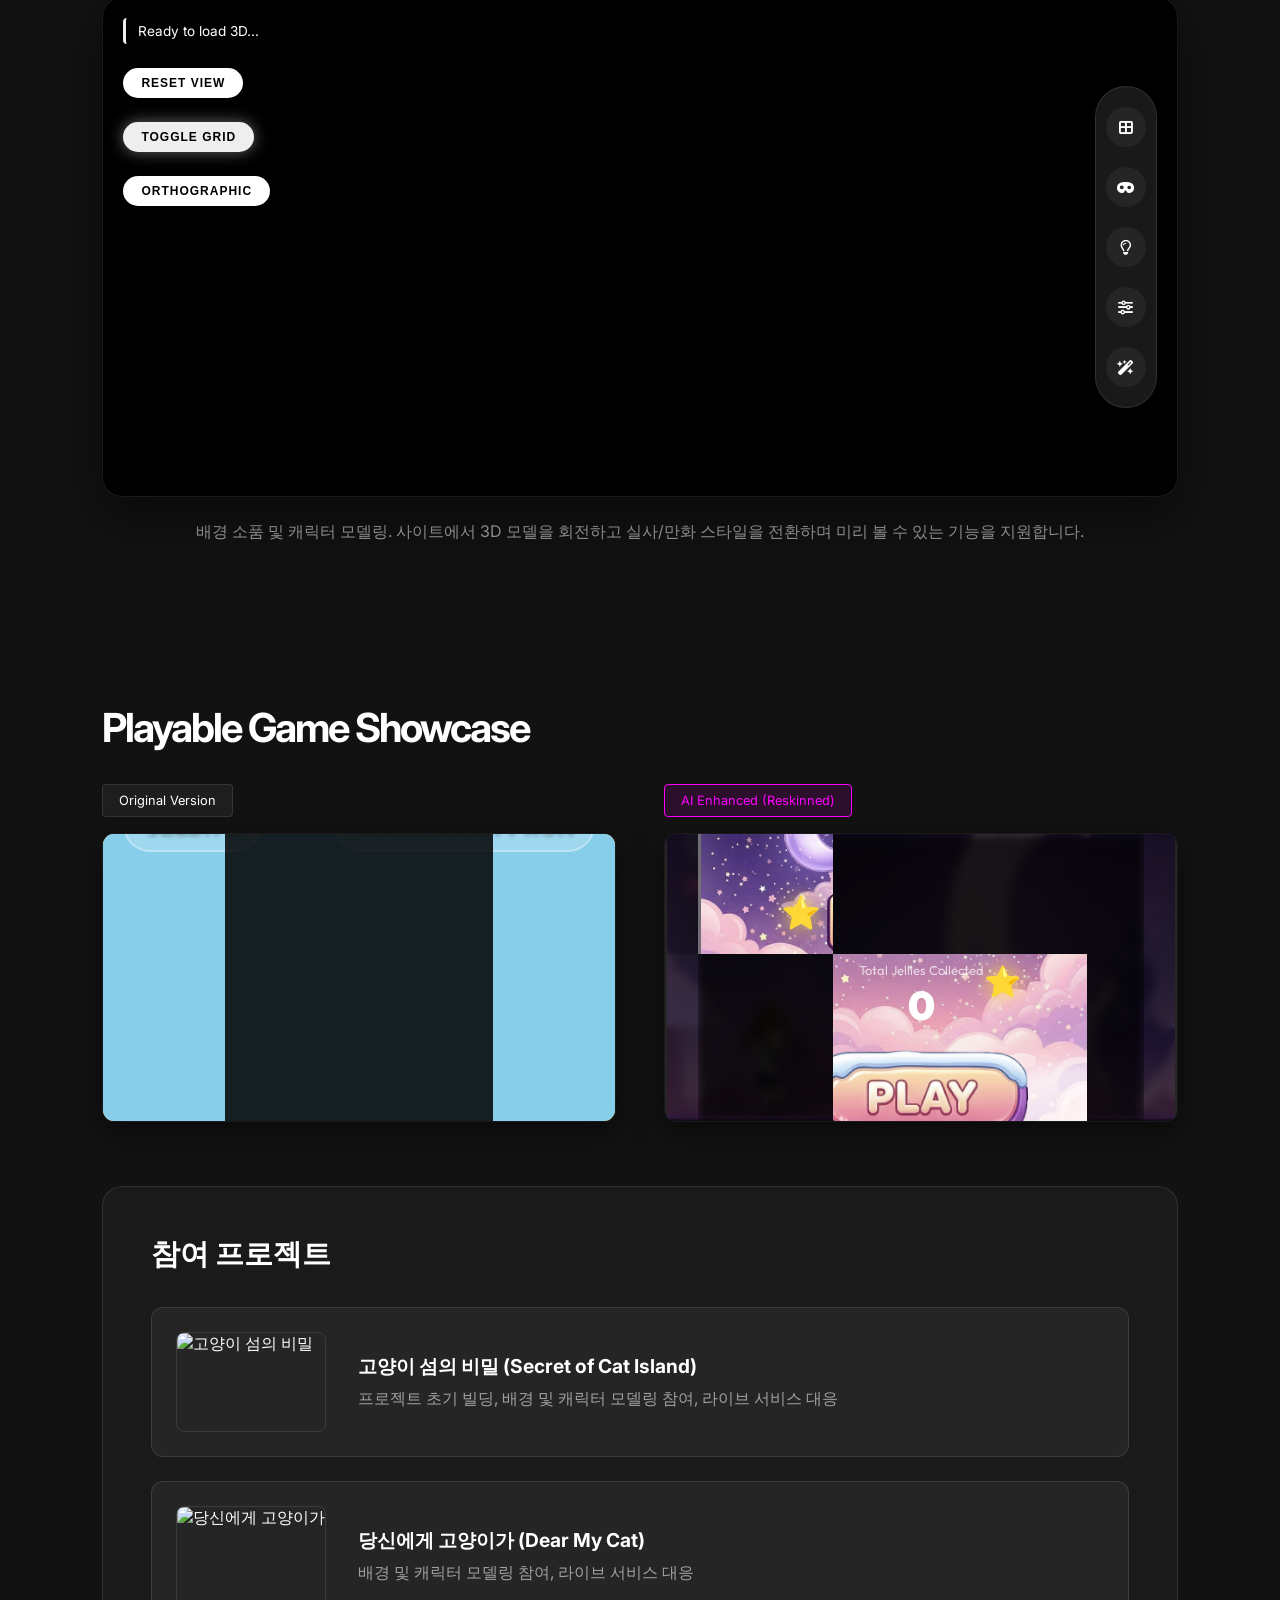
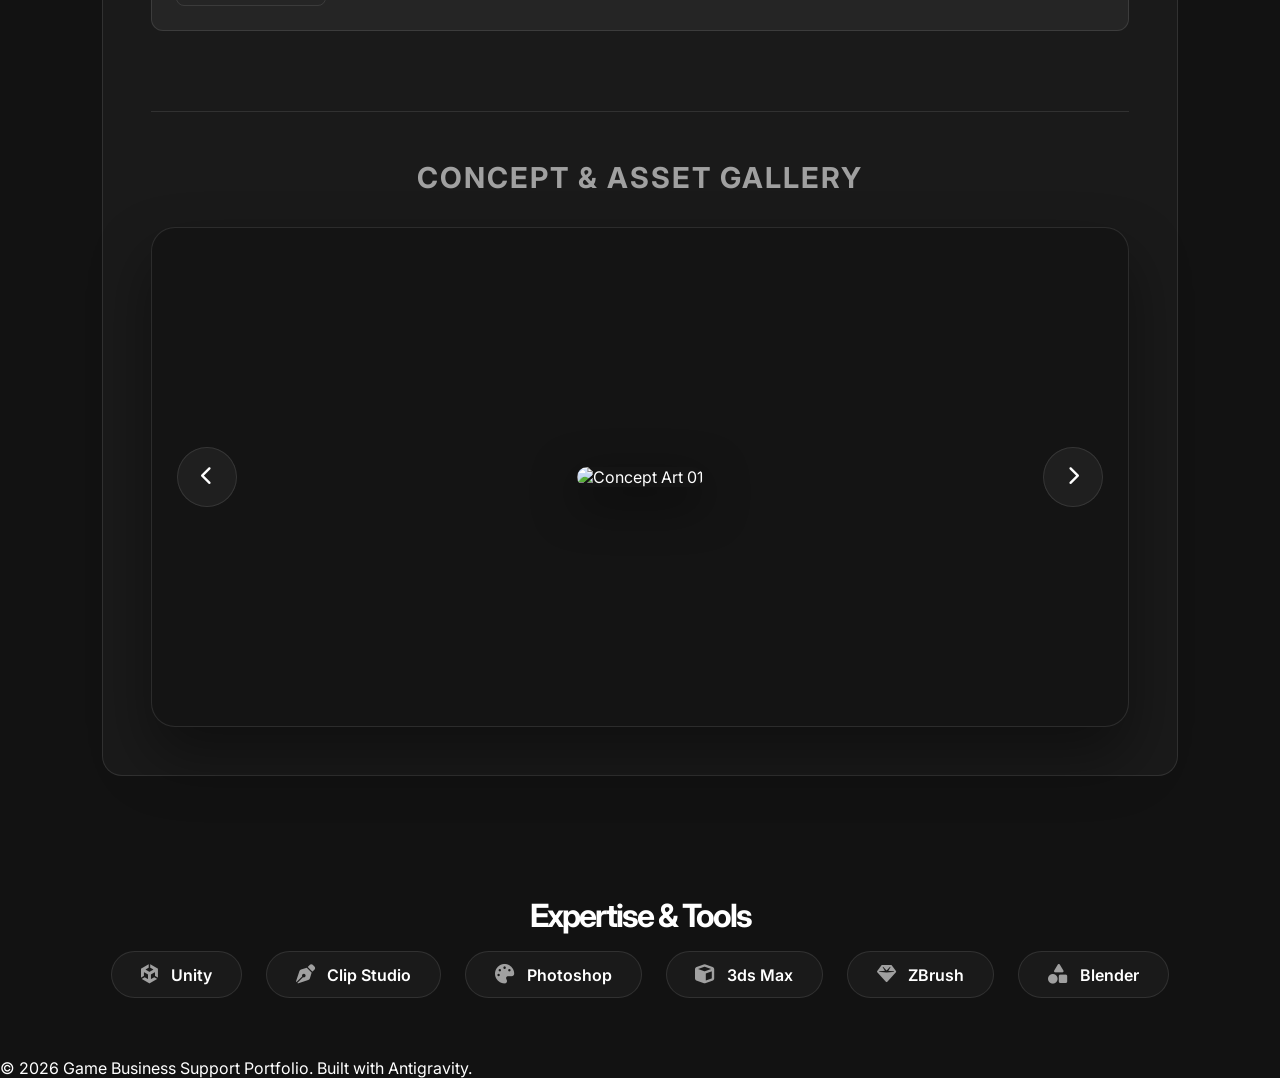
==== commit ffbbc126: "portfolio upload update" ====
--- a/index.html
+++ b/index.html
@@ -42,27 +42,21 @@
 
     <section id="ai-gallery">
         <h2>AI Graphic Resources</h2>
-        <div class="portfolio-grid">
-            <div class="portfolio-item">
-                <img src="./assets/ai_character.jpg" alt="AI Character Design">
-                <div class="item-overlay">
-                    <h3>Stylized AI Character</h3>
-                    <p>High-fidelity character design for next-gen mobile games.</p>
-                </div>
-            </div>
-            <div class="portfolio-item">
-                <img src="./assets/ai_ui_ux.jpg" alt="AI UI UX">
-                <div class="item-overlay">
-                    <h3>AI UI/UX Cases</h3>
-                    <p>Cozy cat-themed simulation game interface.</p>
-                </div>
-            </div>
-            <div class="portfolio-item">
-                <img src="./assets/ai_3d_prop.jpg" alt="AI 3D Prop">
-                <div class="item-overlay">
-                    <h3>AI-Driven 3D Modeling</h3>
-                    <p>High-poly stylized wooden cat tower with glowing lanterns.</p>
-                </div>
+        <div class="feature-grid">
+            <div class="feature-card">
+                <i class="fa-solid fa-paintbrush"></i>
+                <h3>AI Art</h3>
+                <p>High-fidelity character & environment concept arts utilizing generative AI.</p>
+            </div>
+            <div class="feature-card">
+                <i class="fa-solid fa-layer-group"></i>
+                <h3>UI / UX</h3>
+                <p>Cozy and stylized game interface designs with rapid prototyping.</p>
+            </div>
+            <div class="feature-card">
+                <i class="fa-solid fa-cube"></i>
+                <h3>3D Modeling & Etc.</h3>
+                <p>AI-driven high-poly modeling, props, and asset generation.</p>
             </div>
         </div>
     </section>
@@ -139,22 +133,26 @@
             </div>
         </div>
         <div class="project-details">
-            <h3>주요 참여 프로젝트</h3>
+            <h3>참여 프로젝트</h3>
             <div class="project-list">
-                <div class="project-card">
-                    <img src="https://play-lh.googleusercontent.com/WsxjQvfda1c7LIfoE8rYwNFK3sKVCIL1kdk0FWqg-7w7d_YBs2t-Kl-h6DkyT_fjKETB=s512" alt="고양이 섬의 비밀">
-                    <div class="project-info">
-                        <h4>고양이 섬의 비밀 (Secret of Cat Island)</h4>
-                        <p>프로젝트 초기 빌딩, 배경 및 캐릭터 모델링 참여, 라이브 서비스 대응</p>
-                    </div>
-                </div>
-                <div class="project-card">
-                    <img src="https://play-lh.googleusercontent.com/baqVVZ7_kdDSBKPcEOBiY_gYuUvWbilPBvszqtuOh6w6mc2qAL6bSZvdlB2j0ZvCkt8=s512" alt="당신에게 고양이가">
-                    <div class="project-info">
-                        <h4>당신에게 고양이가 (Dear My Cat)</h4>
-                        <p>배경 및 캐릭터 모델링 참여, 라이브 서비스 대응</p>
-                    </div>
-                </div>
+                <a href="https://play.google.com/store/apps/details?id=com.likeitgames.AfterRain2&hl=ko" target="_blank" style="text-decoration: none; color: inherit; display: block;">
+                    <div class="project-card" style="cursor: pointer; transition: transform 0.3s;" onmouseover="this.style.transform='translateY(-5px)'" onmouseout="this.style.transform='translateY(0)'">
+                        <img src="https://play-lh.googleusercontent.com/WsxjQvfda1c7LIfoE8rYwNFK3sKVCIL1kdk0FWqg-7w7d_YBs2t-Kl-h6DkyT_fjKETB=s512" alt="고양이 섬의 비밀">
+                        <div class="project-info">
+                            <h4>고양이 섬의 비밀 (Secret of Cat Island)</h4>
+                            <p>프로젝트 초기 빌딩, 배경 및 캐릭터 모델링 참여, 라이브 서비스 대응</p>
+                        </div>
+                    </div>
+                </a>
+                <a href="https://play.google.com/store/apps/details?id=com.flerogames.AfterRain&hl=ko" target="_blank" style="text-decoration: none; color: inherit; display: block;">
+                    <div class="project-card" style="cursor: pointer; transition: transform 0.3s;" onmouseover="this.style.transform='translateY(-5px)'" onmouseout="this.style.transform='translateY(0)'">
+                        <img src="https://play-lh.googleusercontent.com/baqVVZ7_kdDSBKPcEOBiY_gYuUvWbilPBvszqtuOh6w6mc2qAL6bSZvdlB2j0ZvCkt8=s512" alt="당신에게 고양이가">
+                        <div class="project-info">
+                            <h4>당신에게 고양이가 (Dear My Cat)</h4>
+                            <p>배경 및 캐릭터 모델링 참여, 라이브 서비스 대응</p>
+                        </div>
+                    </div>
+                </a>
             </div>
 
             <div class="portfolio-slider-container">
@@ -208,13 +206,15 @@
         </div>
     </section>
 
-    <section id="tools">
-        <h2>Expertise & Tools</h2>
-        <div class="tools-grid">
-            <div class="tool-card"><i class="fa-brands fa-unity"></i> Unity Engine</div>
-            <div class="tool-card"><i class="fa-solid fa-cube"></i> 3Ds Max</div>
-            <div class="tool-card"><i class="fa-solid fa-shapes"></i> Blender</div>
-            <div class="tool-card"><i class="fa-solid fa-gamepad"></i> Unreal Engine</div>
+    <section id="tools" style="padding-top: 40px; padding-bottom: 60px;">
+        <h2 style="text-align: center; font-size: 2rem; margin-bottom: 1rem;">Expertise & Tools</h2>
+        <div class="tools-inline">
+            <div class="tool-badge"><i class="fa-brands fa-unity"></i> Unity</div>
+            <div class="tool-badge"><i class="fa-solid fa-pen-nib"></i> Clip Studio</div>
+            <div class="tool-badge"><i class="fa-solid fa-palette"></i> Photoshop</div>
+            <div class="tool-badge"><i class="fa-solid fa-cube"></i> 3ds Max</div>
+            <div class="tool-badge"><i class="fa-solid fa-gem"></i> ZBrush</div>
+            <div class="tool-badge"><i class="fa-solid fa-shapes"></i> Blender</div>
         </div>
     </section>
 
--- a/style.css
+++ b/style.css
@@ -81,47 +81,48 @@
   letter-spacing: -2px;
 }
 
-/* Portfolio Grid */
-.portfolio-grid {
+/* Feature Grid */
+.feature-grid {
   display: grid;
-  grid-template-columns: repeat(auto-fill, minmax(300px, 1fr));
-  gap: 1.5rem;
-}
-
-.portfolio-item {
-  position: relative;
-  border-radius: 12px;
-  overflow: hidden;
+  grid-template-columns: repeat(auto-fit, minmax(280px, 1fr));
+  gap: 2rem;
+}
+
+.feature-card {
   background: var(--bg-secondary);
   border: 1px solid var(--border);
-  aspect-ratio: 4/3;
-  cursor: pointer;
-  transition: transform 0.3s ease;
-}
-
-.portfolio-item:hover {
-  transform: translateY(-10px);
-}
-
-.portfolio-item img {
-  width: 100%;
-  height: 100%;
-  object-fit: cover;
-}
-
-.item-overlay {
-  position: absolute;
-  bottom: 0;
-  left: 0;
-  right: 0;
-  padding: 1.5rem;
-  background: linear-gradient(transparent, rgba(0,0,0,0.8));
-  opacity: 0;
-  transition: opacity 0.3s;
-}
-
-.portfolio-item:hover .item-overlay {
-  opacity: 1;
+  padding: 3rem 2rem;
+  text-align: center;
+  border-radius: 16px;
+  transition: all 0.3s;
+}
+
+.feature-card:hover {
+  background: var(--card-bg);
+  transform: translateY(-5px);
+  border-color: var(--accent);
+  box-shadow: 0 10px 30px rgba(0,0,0,0.5);
+}
+
+.feature-card i {
+  font-size: 3.5rem;
+  display: block;
+  margin-bottom: 1.5rem;
+  color: var(--accent);
+  background: linear-gradient(135deg, var(--text-secondary), var(--accent));
+  -webkit-background-clip: text;
+  background-clip: text;
+  -webkit-text-fill-color: transparent;
+}
+
+.feature-card h3 {
+  font-size: 1.5rem;
+  margin-bottom: 1rem;
+}
+
+.feature-card p {
+  color: var(--text-secondary);
+  line-height: 1.5;
 }
 
 /* Hero Section */
@@ -414,32 +415,43 @@
   color: #ff00ff;
 }
 
-/* Tools Grid */
-.tools-grid {
-  display: grid;
-  grid-template-columns: repeat(auto-fit, minmax(200px, 1fr));
-  gap: 2rem;
-}
-
-.tool-card {
+/* Tools Inline List */
+.tools-inline {
+  display: flex;
+  flex-wrap: wrap;
+  justify-content: center;
+  gap: 1.5rem;
+}
+
+.tool-badge {
+  display: flex;
+  align-items: center;
+  gap: 0.8rem;
+  padding: 0.8rem 1.8rem;
   background: var(--bg-secondary);
   border: 1px solid var(--border);
-  padding: 3rem 2rem;
-  text-align: center;
-  border-radius: 16px;
+  border-radius: 50px;
+  font-size: 1rem;
+  font-weight: 600;
   transition: all 0.3s;
 }
 
-.tool-card:hover {
+.tool-badge:hover {
   background: var(--card-bg);
   transform: translateY(-5px);
   border-color: var(--accent);
-}
-
-.tool-card i {
-  font-size: 4rem;
-  display: block;
-  margin-bottom: 1.5rem;
+  color: var(--accent);
+  box-shadow: 0 5px 15px rgba(0,0,0,0.3);
+}
+
+.tool-badge i {
+  font-size: 1.2rem;
+  color: var(--text-secondary);
+  transition: color 0.3s;
+}
+
+.tool-badge:hover i {
+  color: var(--accent);
 }
 
 .description {
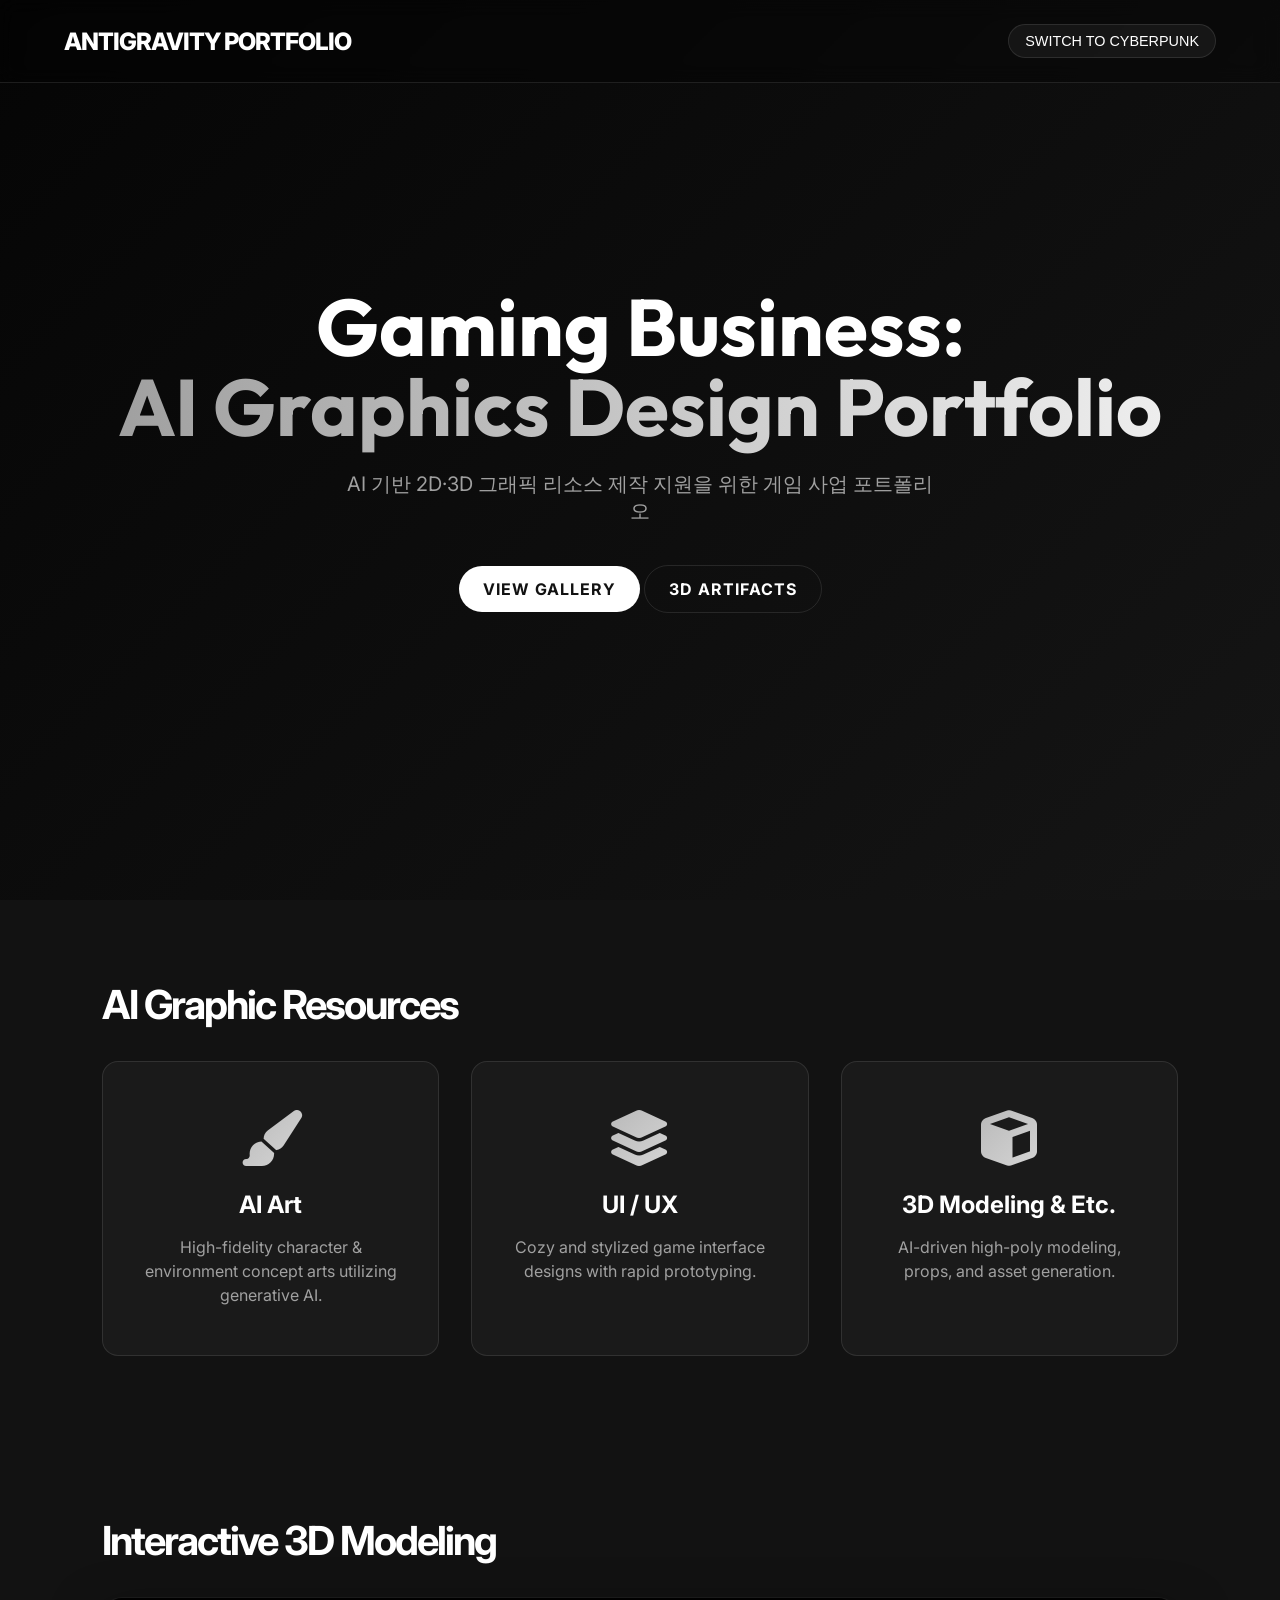
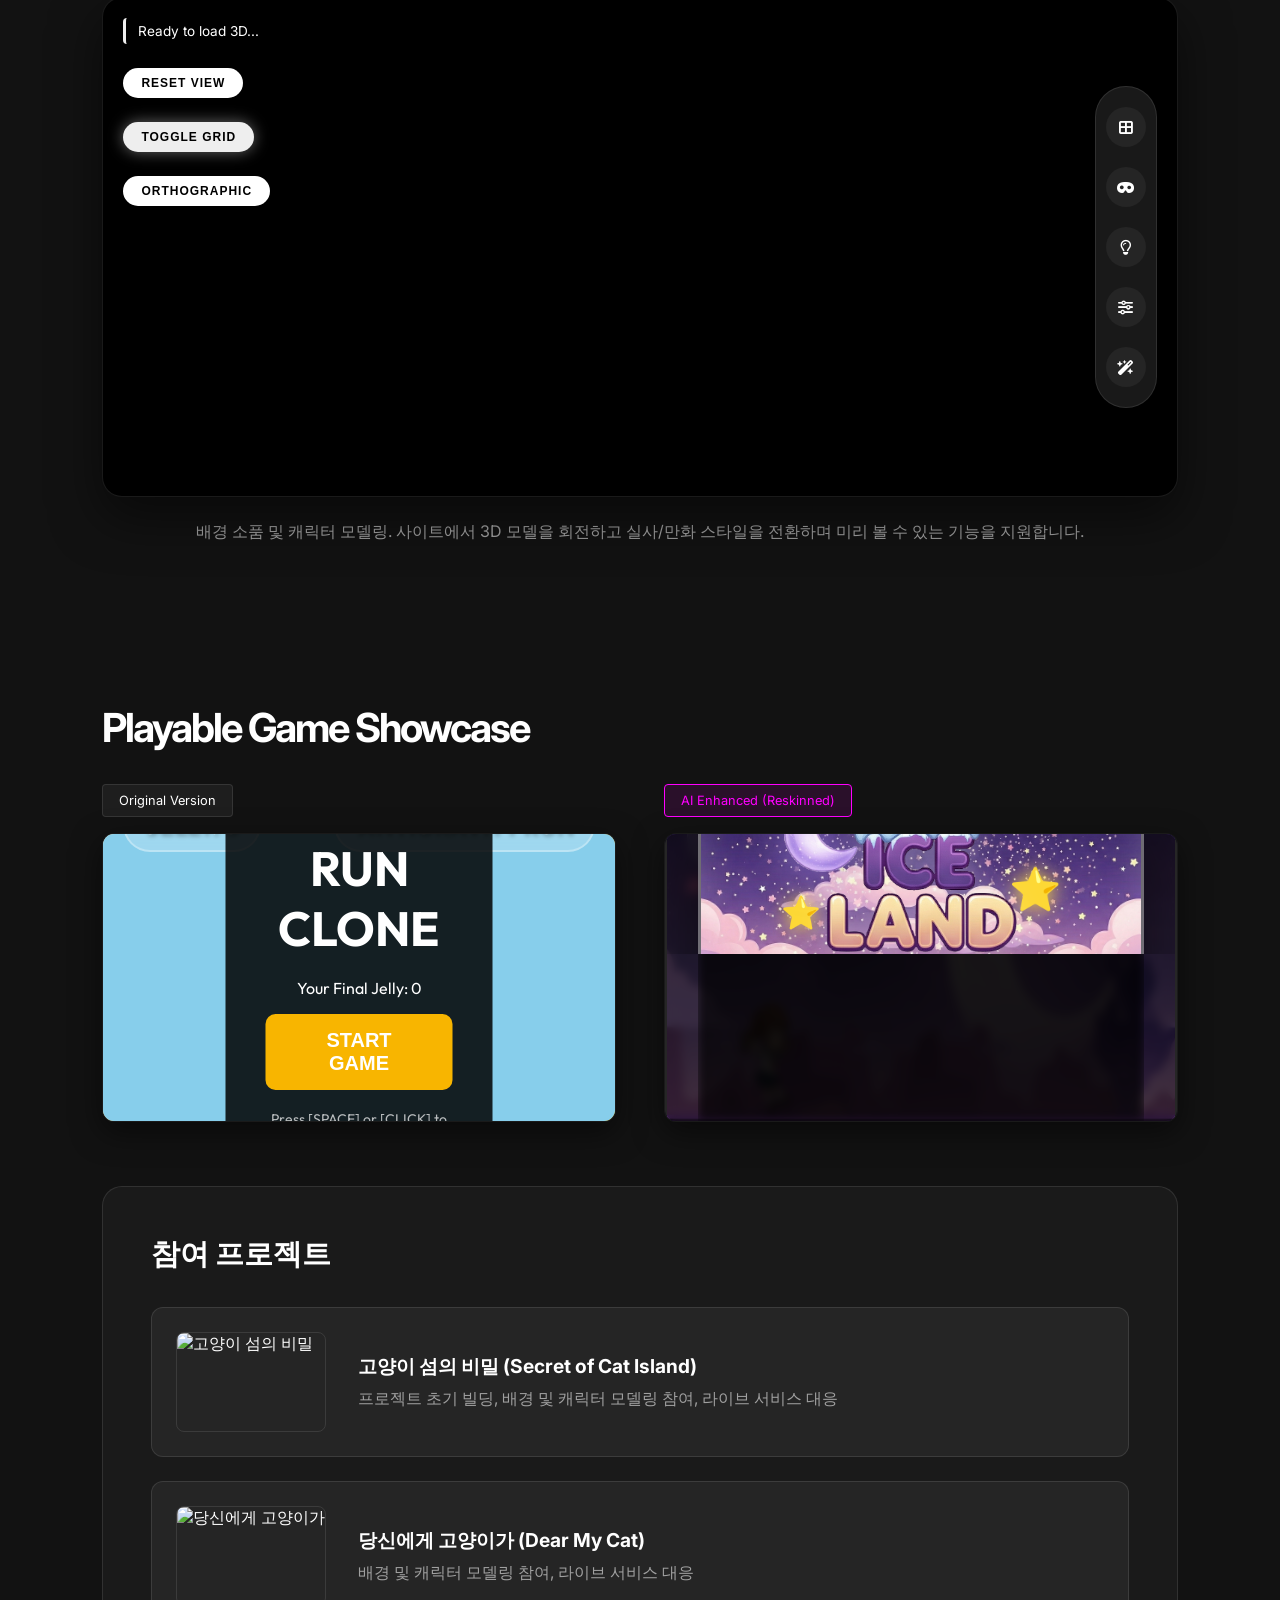
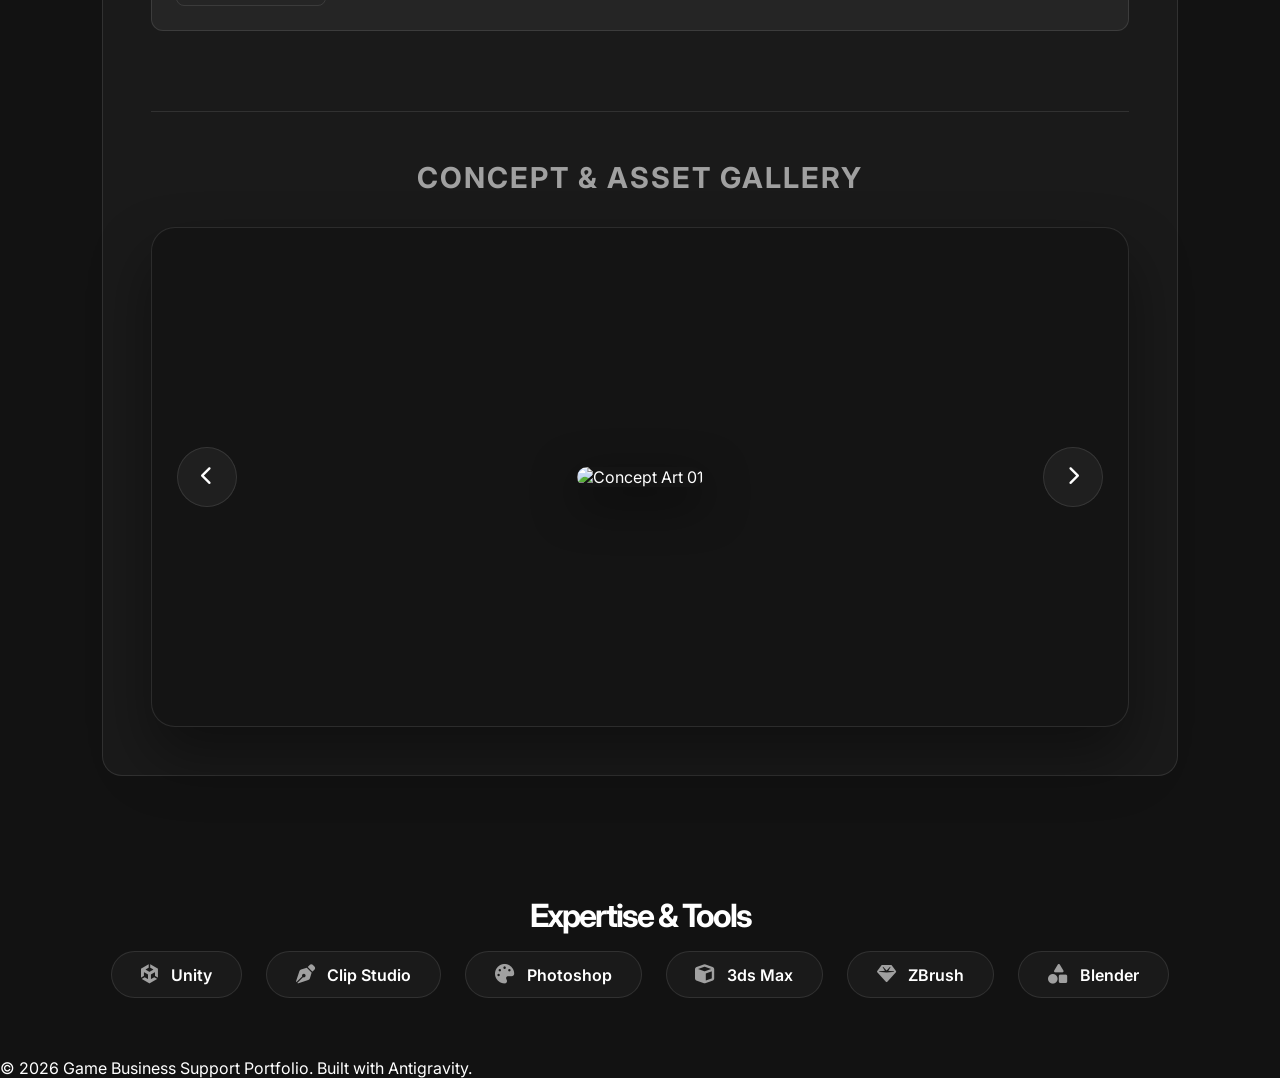
==== commit d3d03da2: "port dd" ====
--- a/index.html
+++ b/index.html
@@ -4,7 +4,7 @@
     <meta charset="UTF-8">
     <meta name="viewport" content="width=device-width, initial-scale=1.0">
     <title>Game Support Portfolio | AI & 3D Specialist</title>
-    <link rel="stylesheet" href="style.css">
+    <link rel="stylesheet" href="style.css?v=2">
     <link href="https://fonts.googleapis.com/css2?family=Inter:wght@400;700;900&family=Outfit:wght@500;800&display=swap" rel="stylesheet">
     <link rel="stylesheet" href="https://cdnjs.cloudflare.com/ajax/libs/font-awesome/6.4.0/css/all.min.css">
     <!-- iro.js Color Wheel -->
